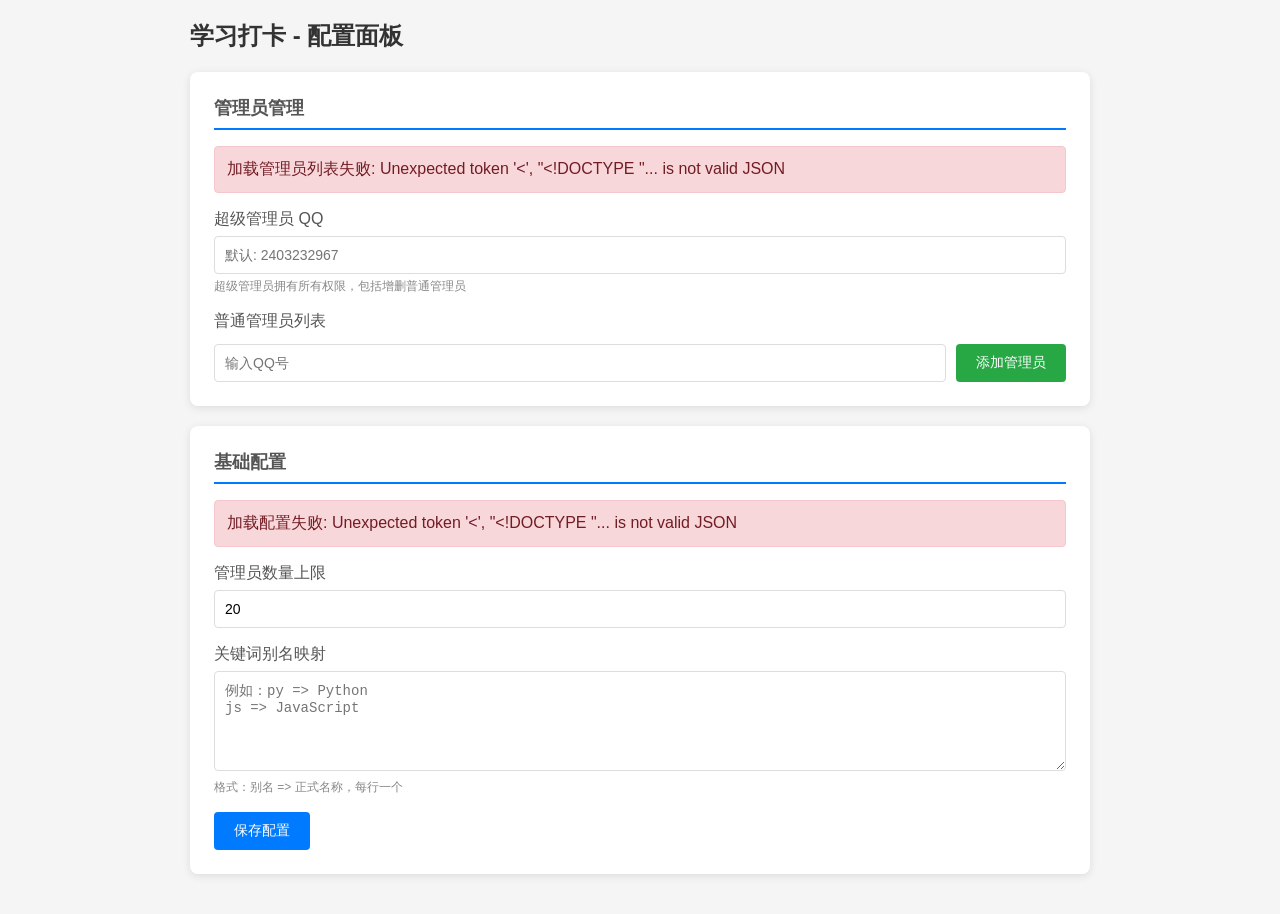
==== Project/ALLBot部署/plugins/astrbot_plugin_liflag/index.html @ c9a4bef3 "添加管理员配置面板和超管配置项 改进： 1. 超管QQ改为配置项super_admin（默认2403232967） 2. 新增index.html配置面板 3. 添加三个Web API：    - G" ====
<!DOCTYPE html>
<html lang="zh-CN">
<head>
    <meta charset="UTF-8">
    <meta name="viewport" content="width=device-width, initial-scale=1.0">
    <title>学习打卡 - 配置面板</title>
    <style>
        * { margin: 0; padding: 0; box-sizing: border-box; }
        body { font-family: -apple-system, BlinkMacSystemFont, "Segoe UI", Roboto, sans-serif; background: #f5f5f5; padding: 20px; }
        .container { max-width: 900px; margin: 0 auto; }
        .card { background: white; border-radius: 8px; padding: 24px; margin-bottom: 20px; box-shadow: 0 2px 8px rgba(0,0,0,0.1); }
        h1 { font-size: 24px; margin-bottom: 20px; color: #333; }
        h2 { font-size: 18px; margin-bottom: 16px; color: #555; border-bottom: 2px solid #007bff; padding-bottom: 8px; }
        .form-group { margin-bottom: 16px; }
        label { display: block; margin-bottom: 6px; font-weight: 500; color: #555; }
        input[type="text"], input[type="number"], textarea { width: 100%; padding: 10px; border: 1px solid #ddd; border-radius: 4px; font-size: 14px; }
        textarea { min-height: 100px; font-family: monospace; resize: vertical; }
        .btn { padding: 10px 20px; border: none; border-radius: 4px; cursor: pointer; font-size: 14px; transition: all 0.3s; }
        .btn-primary { background: #007bff; color: white; }
        .btn-primary:hover { background: #0056b3; }
        .btn-success { background: #28a745; color: white; }
        .btn-success:hover { background: #218838; }
        .btn-danger { background: #dc3545; color: white; }
        .btn-danger:hover { background: #c82333; }
        .btn-secondary { background: #6c757d; color: white; }
        .btn-secondary:hover { background: #5a6268; }
        .admin-list { margin-top: 16px; }
        .admin-item { display: flex; justify-content: space-between; align-items: center; padding: 12px; background: #f8f9fa; border-radius: 4px; margin-bottom: 8px; }
        .admin-qq { font-weight: 500; color: #333; }
        .admin-time { font-size: 12px; color: #888; margin-left: 12px; }
        .admin-actions { display: flex; gap: 8px; }
        .add-admin-form { display: flex; gap: 10px; margin-top: 12px; }
        .add-admin-form input { flex: 1; }
        .super-admin-badge { display: inline-block; padding: 4px 8px; background: #ffc107; color: #333; border-radius: 4px; font-size: 12px; font-weight: 500; margin-left: 8px; }
        .message { padding: 12px; border-radius: 4px; margin-bottom: 16px; display: none; }
        .message.success { background: #d4edda; color: #155724; border: 1px solid #c3e6cb; }
        .message.error { background: #f8d7da; color: #721c24; border: 1px solid #f5c6cb; }
        .help-text { font-size: 12px; color: #888; margin-top: 4px; }
    </style>
</head>
<body>
    <div class="container">
        <h1>学习打卡 - 配置面板</h1>

        <div class="card">
            <h2>管理员管理</h2>
            <div id="admin-message" class="message"></div>

            <div class="form-group">
                <label>超级管理员 QQ</label>
                <input type="text" id="super_admin" placeholder="默认: 2403232967">
                <div class="help-text">超级管理员拥有所有权限，包括增删普通管理员</div>
            </div>

            <div class="admin-list">
                <label>普通管理员列表</label>
                <div id="admins-container"></div>

                <div class="add-admin-form">
                    <input type="text" id="new-admin-qq" placeholder="输入QQ号">
                    <button class="btn btn-success" onclick="addAdmin()">添加管理员</button>
                </div>
            </div>
        </div>

        <div class="card">
            <h2>基础配置</h2>
            <div id="config-message" class="message"></div>

            <div class="form-group">
                <label>管理员数量上限</label>
                <input type="number" id="admin_limit" value="20" min="1" max="100">
            </div>

            <div class="form-group">
                <label>关键词别名映射</label>
                <textarea id="keyword_alias" placeholder="例如：py => Python&#10;js => JavaScript"></textarea>
                <div class="help-text">格式：别名 => 正式名称，每行一个</div>
            </div>

            <button class="btn btn-primary" onclick="saveConfig()">保存配置</button>
        </div>
    </div>

    <script>
        let currentConfig = {};

        async function loadConfig() {
            try {
                const res = await fetch('/api/astrbot_plugin_liflag/config');
                const data = await res.json();
                currentConfig = data;

                document.getElementById('super_admin').value = data.super_admin || '2403232967';
                document.getElementById('admin_limit').value = data.admin_limit || 20;
                document.getElementById('keyword_alias').value = data.keyword_alias || '';
            } catch (e) {
                showMessage('config-message', 'error', '加载配置失败: ' + e.message);
            }
        }

        async function loadAdmins() {
            try {
                const res = await fetch('/api/astrbot_plugin_liflag/admins');
                const data = await res.json();

                const container = document.getElementById('admins-container');
                if (data.admins.length === 0) {
                    container.innerHTML = '<div style="color: #888; padding: 12px;">暂无普通管理员</div>';
                } else {
                    container.innerHTML = data.admins.map(admin => {
                        const time = new Date(admin.added_at * 1000).toLocaleString('zh-CN');
                        return `
                            <div class="admin-item">
                                <div>
                                    <span class="admin-qq">${admin.qq}</span>
                                    <span class="admin-time">添加于 ${time}</span>
                                </div>
                                <div class="admin-actions">
                                    <button class="btn btn-danger btn-sm" onclick="removeAdmin('${admin.qq}')">删除</button>
                                </div>
                            </div>
                        `;
                    }).join('');
                }
            } catch (e) {
                showMessage('admin-message', 'error', '加载管理员列表失败: ' + e.message);
            }
        }

        async function addAdmin() {
            const qq = document.getElementById('new-admin-qq').value.trim();
            if (!qq) {
                showMessage('admin-message', 'error', '请输入QQ号');
                return;
            }
            if (!/^\d+$/.test(qq)) {
                showMessage('admin-message', 'error', 'QQ号格式错误');
                return;
            }

            try {
                const res = await fetch('/api/astrbot_plugin_liflag/admins/add', {
                    method: 'POST',
                    headers: { 'Content-Type': 'application/json' },
                    body: JSON.stringify({ qq })
                });
                const data = await res.json();

                if (res.ok) {
                    showMessage('admin-message', 'success', data.message);
                    document.getElementById('new-admin-qq').value = '';
                    loadAdmins();
                } else {
                    showMessage('admin-message', 'error', data.message || '添加失败');
                }
            } catch (e) {
                showMessage('admin-message', 'error', '添加管理员失败: ' + e.message);
            }
        }

        async function removeAdmin(qq) {
            if (!confirm(`确定要删除管理员 ${qq} 吗？`)) return;

            try {
                const res = await fetch('/api/astrbot_plugin_liflag/admins/remove', {
                    method: 'POST',
                    headers: { 'Content-Type': 'application/json' },
                    body: JSON.stringify({ qq })
                });
                const data = await res.json();

                if (res.ok) {
                    showMessage('admin-message', 'success', data.message);
                    loadAdmins();
                } else {
                    showMessage('admin-message', 'error', data.message || '删除失败');
                }
            } catch (e) {
                showMessage('admin-message', 'error', '删除管理员失败: ' + e.message);
            }
        }

        async function saveConfig() {
            const config = {
                ...currentConfig,
                super_admin: document.getElementById('super_admin').value.trim(),
                admin_limit: parseInt(document.getElementById('admin_limit').value),
                keyword_alias: document.getElementById('keyword_alias').value
            };

            try {
                const res = await fetch('/api/astrbot_plugin_liflag/config', {
                    method: 'POST',
                    headers: { 'Content-Type': 'application/json' },
                    body: JSON.stringify(config)
                });
                const data = await res.json();

                if (res.ok) {
                    showMessage('config-message', 'success', '配置保存成功');
                    currentConfig = config;
                } else {
                    showMessage('config-message', 'error', data.message || '保存失败');
                }
            } catch (e) {
                showMessage('config-message', 'error', '保存配置失败: ' + e.message);
            }
        }

        function showMessage(id, type, text) {
            const el = document.getElementById(id);
            el.className = `message ${type}`;
            el.textContent = text;
            el.style.display = 'block';
            setTimeout(() => { el.style.display = 'none'; }, 5000);
        }

        window.onload = () => {
            loadConfig();
            loadAdmins();
        };
    </script>
</body>
</html>
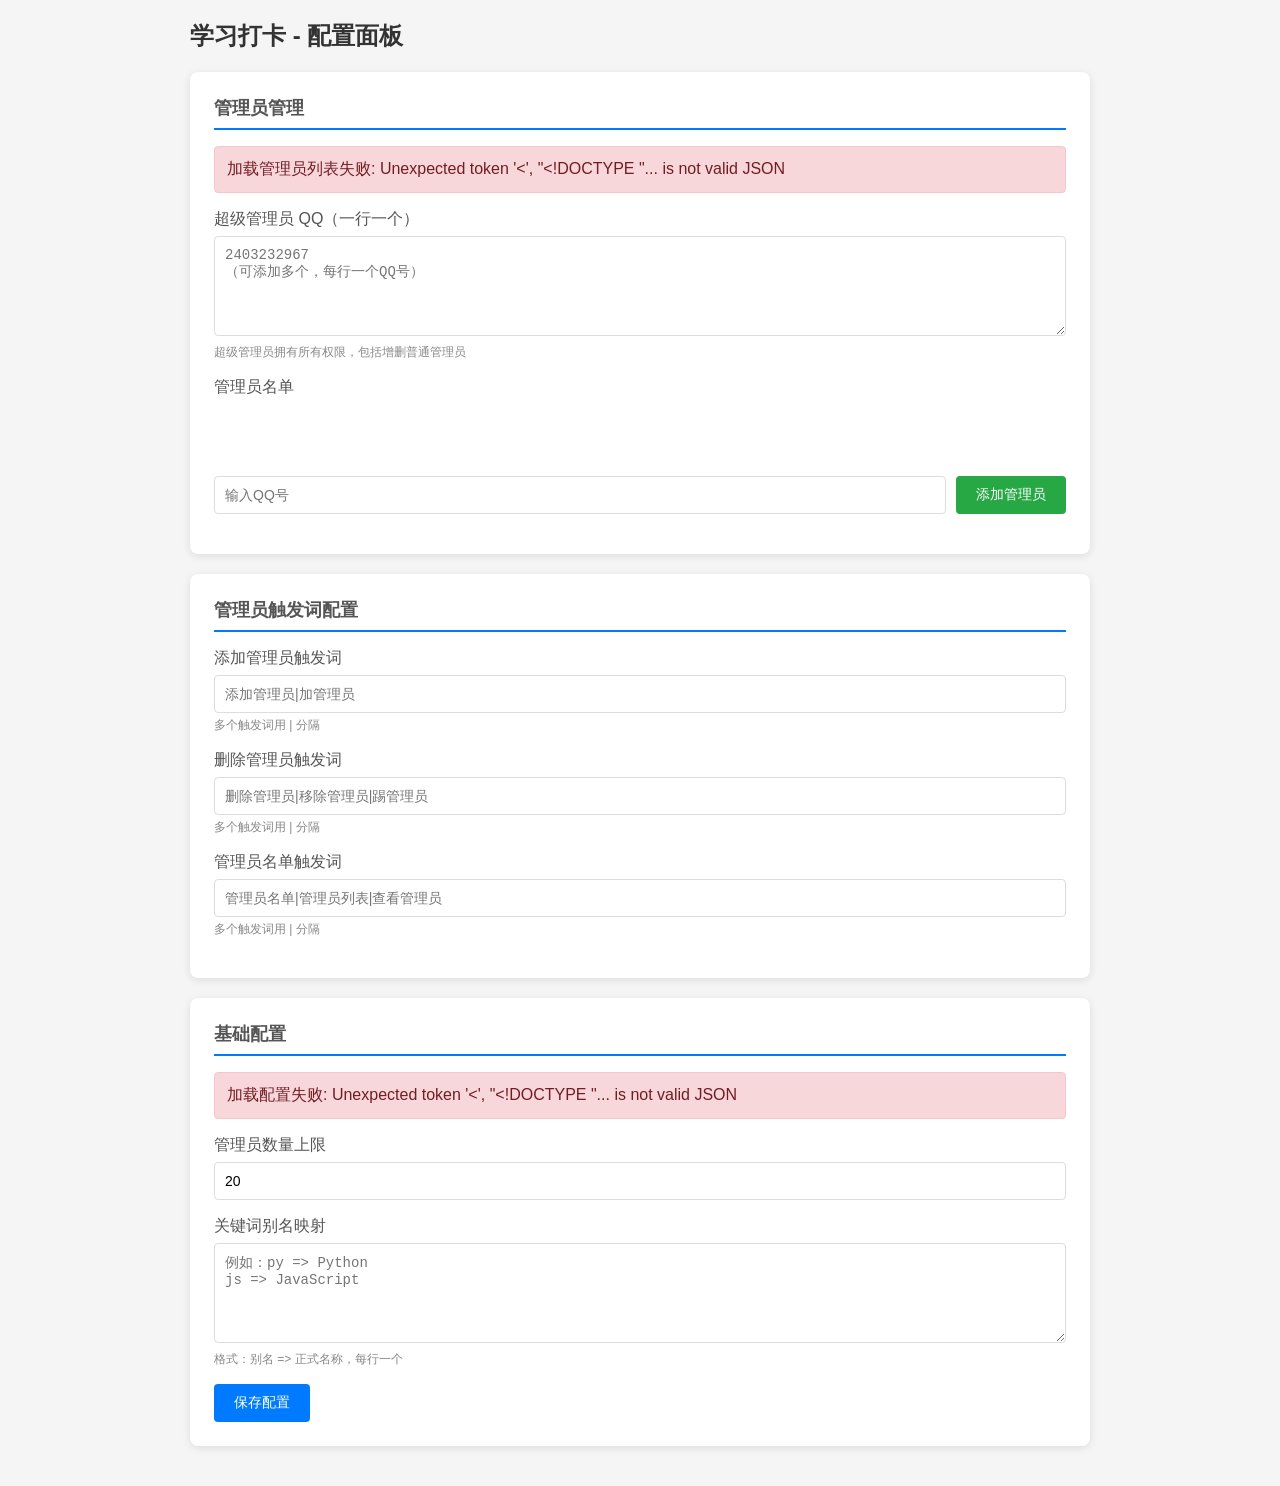
==== commit bbc47655: "按BRD第九节要求重做管理员配置面板 改进： 1. 超管QQ改为多行文本框（super_admins数组，一行一个） 2. 管理员名单改为列表视图（非输入框）    - 空列表显示「暂无管理员」   " ====
--- a/Project/ALLBot部署/plugins/astrbot_plugin_liflag/index.html
+++ b/Project/ALLBot部署/plugins/astrbot_plugin_liflag/index.html
@@ -47,14 +47,14 @@
             <div id="admin-message" class="message"></div>
 
             <div class="form-group">
-                <label>超级管理员 QQ</label>
-                <input type="text" id="super_admin" placeholder="默认: 2403232967">
+                <label>超级管理员 QQ（一行一个）</label>
+                <textarea id="super_admins" rows="3" placeholder="2403232967&#10;（可添加多个，每行一个QQ号）"></textarea>
                 <div class="help-text">超级管理员拥有所有权限，包括增删普通管理员</div>
             </div>
 
-            <div class="admin-list">
-                <label>普通管理员列表</label>
-                <div id="admins-container"></div>
+            <div class="form-group">
+                <label>管理员名单</label>
+                <div id="admins-container" style="min-height: 60px; margin-bottom: 12px;"></div>
 
                 <div class="add-admin-form">
                     <input type="text" id="new-admin-qq" placeholder="输入QQ号">
@@ -64,6 +64,27 @@
         </div>
 
         <div class="card">
+            <h2>管理员触发词配置</h2>
+            <div class="form-group">
+                <label>添加管理员触发词</label>
+                <input type="text" id="add_admin_words" placeholder="添加管理员|加管理员">
+                <div class="help-text">多个触发词用 | 分隔</div>
+            </div>
+
+            <div class="form-group">
+                <label>删除管理员触发词</label>
+                <input type="text" id="remove_admin_words" placeholder="删除管理员|移除管理员|踢管理员">
+                <div class="help-text">多个触发词用 | 分隔</div>
+            </div>
+
+            <div class="form-group">
+                <label>管理员名单触发词</label>
+                <input type="text" id="list_admin_words" placeholder="管理员名单|管理员列表|查看管理员">
+                <div class="help-text">多个触发词用 | 分隔</div>
+            </div>
+        </div>
+
+        <div class="card">
             <h2>基础配置</h2>
             <div id="config-message" class="message"></div>
 
@@ -91,9 +112,19 @@
                 const data = await res.json();
                 currentConfig = data;
 
-                document.getElementById('super_admin').value = data.super_admin || '2403232967';
+                // Super admins - convert to newline separated
+                const superAdmins = data.super_admins || [data.super_admin || '2403232967'];
+                document.getElementById('super_admins').value = Array.isArray(superAdmins)
+                    ? superAdmins.join('\n')
+                    : String(superAdmins);
+
                 document.getElementById('admin_limit').value = data.admin_limit || 20;
                 document.getElementById('keyword_alias').value = data.keyword_alias || '';
+
+                // Trigger words
+                document.getElementById('add_admin_words').value = data.add_admin_words || '添加管理员|加管理员';
+                document.getElementById('remove_admin_words').value = data.remove_admin_words || '删除管理员|移除管理员|踢管理员';
+                document.getElementById('list_admin_words').value = data.list_admin_words || '管理员名单|管理员列表|查看管理员';
             } catch (e) {
                 showMessage('config-message', 'error', '加载配置失败: ' + e.message);
             }
@@ -106,7 +137,7 @@
 
                 const container = document.getElementById('admins-container');
                 if (data.admins.length === 0) {
-                    container.innerHTML = '<div style="color: #888; padding: 12px;">暂无普通管理员</div>';
+                    container.innerHTML = '<div style="color: #888; padding: 12px; background: #f8f9fa; border-radius: 4px;">暂无管理员</div>';
                 } else {
                     container.innerHTML = data.admins.map(admin => {
                         const time = new Date(admin.added_at * 1000).toLocaleString('zh-CN');
@@ -117,7 +148,7 @@
                                     <span class="admin-time">添加于 ${time}</span>
                                 </div>
                                 <div class="admin-actions">
-                                    <button class="btn btn-danger btn-sm" onclick="removeAdmin('${admin.qq}')">删除</button>
+                                    <button class="btn btn-danger" onclick="removeAdmin('${admin.qq}')">移除</button>
                                 </div>
                             </div>
                         `;
@@ -182,11 +213,27 @@
         }
 
         async function saveConfig() {
+            // Parse super_admins from textarea (one per line)
+            const superAdminsText = document.getElementById('super_admins').value.trim();
+            const superAdmins = superAdminsText
+                .split('\n')
+                .map(line => line.trim())
+                .filter(line => line && /^\d+$/.test(line));
+
+            if (superAdmins.length === 0) {
+                showMessage('config-message', 'error', '至少需要一个超级管理员QQ号');
+                return;
+            }
+
             const config = {
                 ...currentConfig,
-                super_admin: document.getElementById('super_admin').value.trim(),
+                super_admins: superAdmins,
+                super_admin: superAdmins[0], // Keep backward compatibility
                 admin_limit: parseInt(document.getElementById('admin_limit').value),
-                keyword_alias: document.getElementById('keyword_alias').value
+                keyword_alias: document.getElementById('keyword_alias').value,
+                add_admin_words: document.getElementById('add_admin_words').value.trim(),
+                remove_admin_words: document.getElementById('remove_admin_words').value.trim(),
+                list_admin_words: document.getElementById('list_admin_words').value.trim()
             };
 
             try {
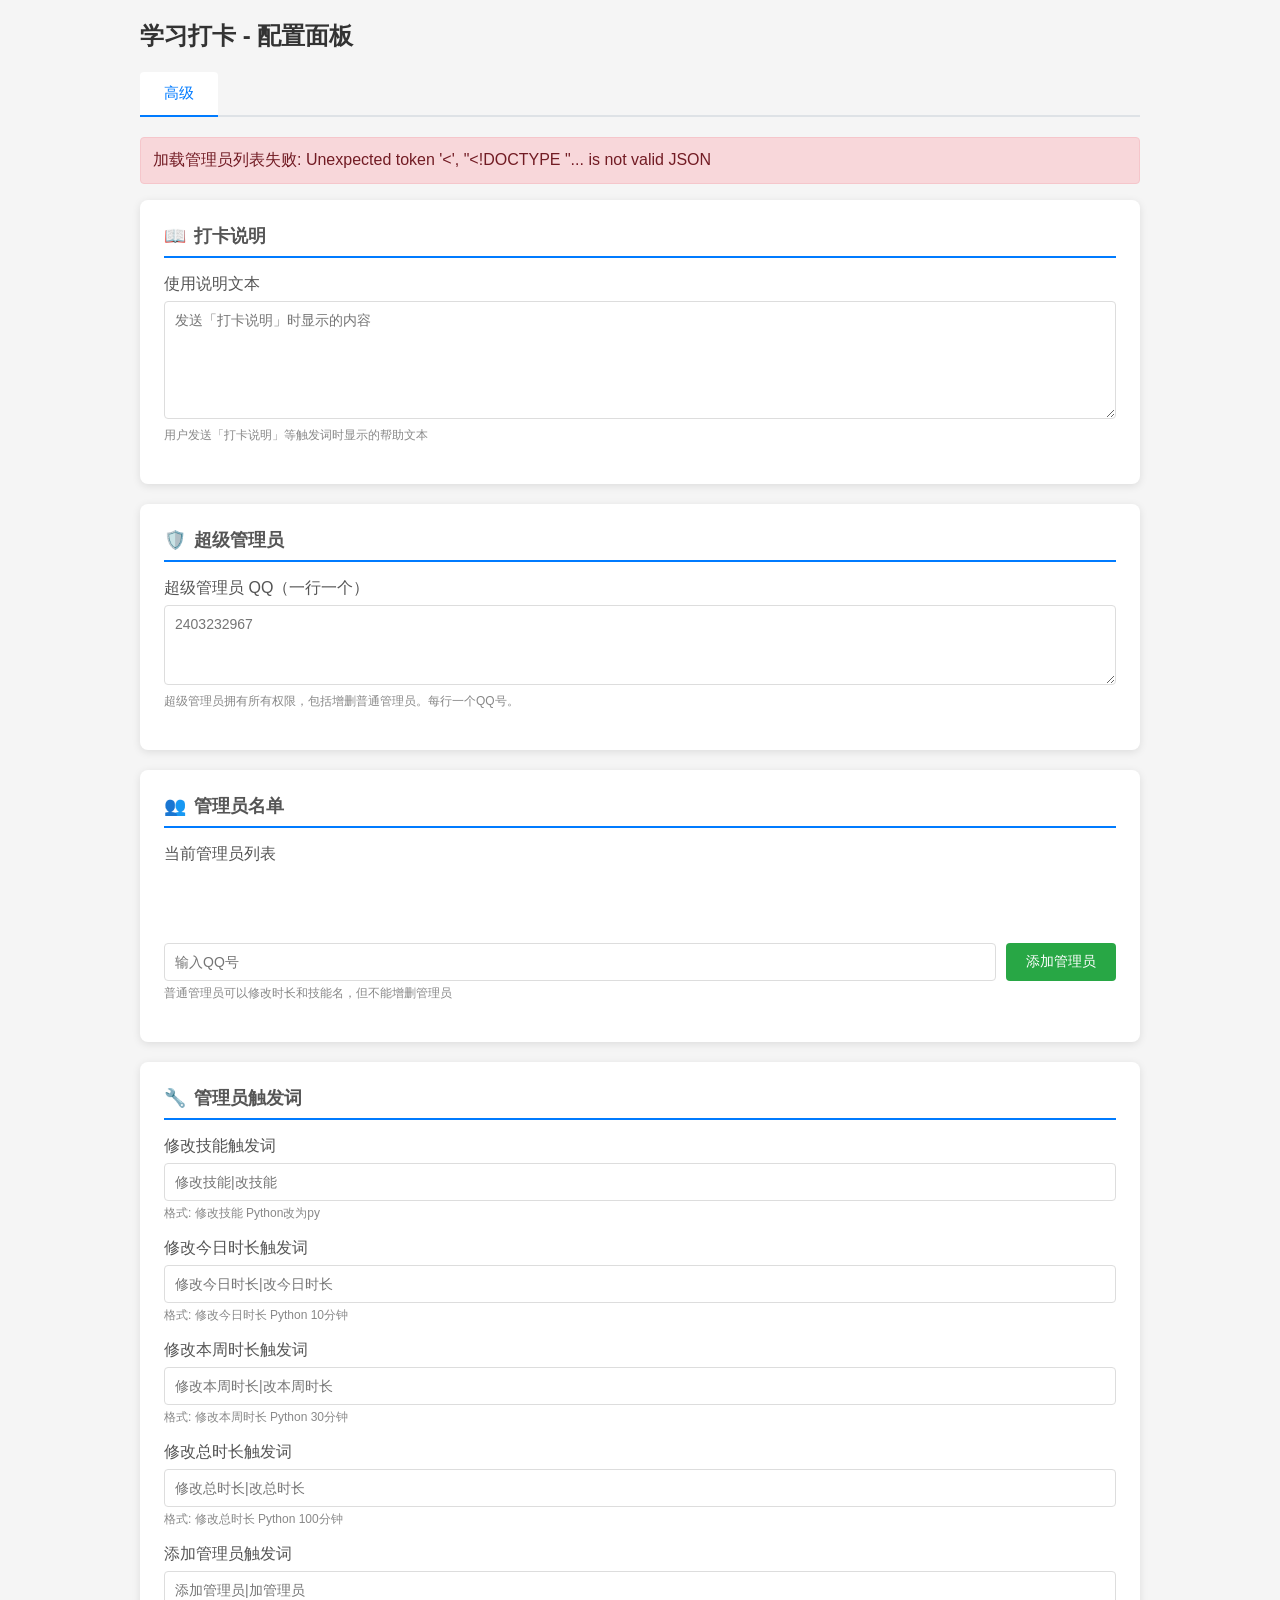
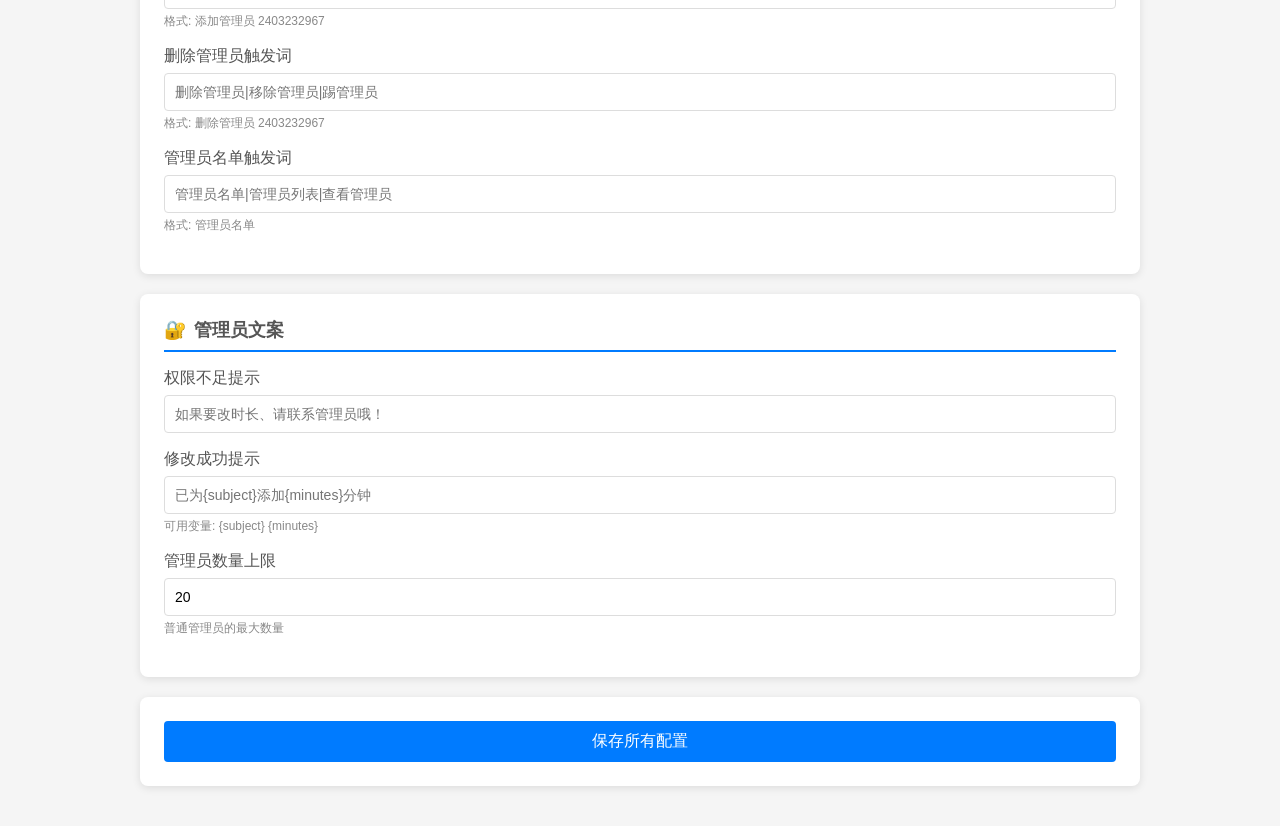
==== commit 7d56933b: "按BRD第十节重组配置面板 - 全部功能进「高级」tab 按BRD第十节C部分要求： 1. 所有配置统一放入「高级」tab 2. 管理员七条命令的触发词全部在面板可配 3. 区块顺序（高级tab从上到" ====
--- a/Project/ALLBot部署/plugins/astrbot_plugin_liflag/index.html
+++ b/Project/ALLBot部署/plugins/astrbot_plugin_liflag/index.html
@@ -7,14 +7,27 @@
     <style>
         * { margin: 0; padding: 0; box-sizing: border-box; }
         body { font-family: -apple-system, BlinkMacSystemFont, "Segoe UI", Roboto, sans-serif; background: #f5f5f5; padding: 20px; }
-        .container { max-width: 900px; margin: 0 auto; }
+        .container { max-width: 1000px; margin: 0 auto; }
+        h1 { font-size: 24px; margin-bottom: 20px; color: #333; }
+
+        /* Tabs */
+        .tabs { display: flex; gap: 4px; margin-bottom: 20px; border-bottom: 2px solid #dee2e6; }
+        .tab { padding: 12px 24px; background: #f8f9fa; border: none; cursor: pointer; font-size: 15px; color: #6c757d; transition: all 0.3s; border-radius: 4px 4px 0 0; }
+        .tab.active { background: white; color: #007bff; font-weight: 500; border-bottom: 2px solid #007bff; margin-bottom: -2px; }
+        .tab:hover:not(.active) { background: #e9ecef; }
+
+        .tab-content { display: none; }
+        .tab-content.active { display: block; }
+
         .card { background: white; border-radius: 8px; padding: 24px; margin-bottom: 20px; box-shadow: 0 2px 8px rgba(0,0,0,0.1); }
-        h1 { font-size: 24px; margin-bottom: 20px; color: #333; }
         h2 { font-size: 18px; margin-bottom: 16px; color: #555; border-bottom: 2px solid #007bff; padding-bottom: 8px; }
+        .section-icon { margin-right: 8px; }
+
         .form-group { margin-bottom: 16px; }
         label { display: block; margin-bottom: 6px; font-weight: 500; color: #555; }
         input[type="text"], input[type="number"], textarea { width: 100%; padding: 10px; border: 1px solid #ddd; border-radius: 4px; font-size: 14px; }
-        textarea { min-height: 100px; font-family: monospace; resize: vertical; }
+        textarea { min-height: 80px; font-family: inherit; resize: vertical; }
+
         .btn { padding: 10px 20px; border: none; border-radius: 4px; cursor: pointer; font-size: 14px; transition: all 0.3s; }
         .btn-primary { background: #007bff; color: white; }
         .btn-primary:hover { background: #0056b3; }
@@ -22,111 +35,186 @@
         .btn-success:hover { background: #218838; }
         .btn-danger { background: #dc3545; color: white; }
         .btn-danger:hover { background: #c82333; }
-        .btn-secondary { background: #6c757d; color: white; }
-        .btn-secondary:hover { background: #5a6268; }
+
         .admin-list { margin-top: 16px; }
         .admin-item { display: flex; justify-content: space-between; align-items: center; padding: 12px; background: #f8f9fa; border-radius: 4px; margin-bottom: 8px; }
         .admin-qq { font-weight: 500; color: #333; }
         .admin-time { font-size: 12px; color: #888; margin-left: 12px; }
-        .admin-actions { display: flex; gap: 8px; }
         .add-admin-form { display: flex; gap: 10px; margin-top: 12px; }
         .add-admin-form input { flex: 1; }
-        .super-admin-badge { display: inline-block; padding: 4px 8px; background: #ffc107; color: #333; border-radius: 4px; font-size: 12px; font-weight: 500; margin-left: 8px; }
+
         .message { padding: 12px; border-radius: 4px; margin-bottom: 16px; display: none; }
         .message.success { background: #d4edda; color: #155724; border: 1px solid #c3e6cb; }
         .message.error { background: #f8d7da; color: #721c24; border: 1px solid #f5c6cb; }
         .help-text { font-size: 12px; color: #888; margin-top: 4px; }
+
+        .empty-state { color: #888; padding: 12px; background: #f8f9fa; border-radius: 4px; text-align: center; }
     </style>
 </head>
 <body>
     <div class="container">
         <h1>学习打卡 - 配置面板</h1>
 
-        <div class="card">
-            <h2>管理员管理</h2>
-            <div id="admin-message" class="message"></div>
-
-            <div class="form-group">
-                <label>超级管理员 QQ（一行一个）</label>
-                <textarea id="super_admins" rows="3" placeholder="2403232967&#10;（可添加多个，每行一个QQ号）"></textarea>
-                <div class="help-text">超级管理员拥有所有权限，包括增删普通管理员</div>
-            </div>
-
-            <div class="form-group">
-                <label>管理员名单</label>
-                <div id="admins-container" style="min-height: 60px; margin-bottom: 12px;"></div>
-
-                <div class="add-admin-form">
-                    <input type="text" id="new-admin-qq" placeholder="输入QQ号">
-                    <button class="btn btn-success" onclick="addAdmin()">添加管理员</button>
-                </div>
-            </div>
+        <!-- Tabs -->
+        <div class="tabs">
+            <button class="tab active" onclick="switchTab('advanced')">高级</button>
         </div>
 
-        <div class="card">
-            <h2>管理员触发词配置</h2>
-            <div class="form-group">
-                <label>添加管理员触发词</label>
-                <input type="text" id="add_admin_words" placeholder="添加管理员|加管理员">
-                <div class="help-text">多个触发词用 | 分隔</div>
-            </div>
-
-            <div class="form-group">
-                <label>删除管理员触发词</label>
-                <input type="text" id="remove_admin_words" placeholder="删除管理员|移除管理员|踢管理员">
-                <div class="help-text">多个触发词用 | 分隔</div>
-            </div>
-
-            <div class="form-group">
-                <label>管理员名单触发词</label>
-                <input type="text" id="list_admin_words" placeholder="管理员名单|管理员列表|查看管理员">
-                <div class="help-text">多个触发词用 | 分隔</div>
-            </div>
-        </div>
-
-        <div class="card">
-            <h2>基础配置</h2>
-            <div id="config-message" class="message"></div>
-
-            <div class="form-group">
-                <label>管理员数量上限</label>
-                <input type="number" id="admin_limit" value="20" min="1" max="100">
-            </div>
-
-            <div class="form-group">
-                <label>关键词别名映射</label>
-                <textarea id="keyword_alias" placeholder="例如：py => Python&#10;js => JavaScript"></textarea>
-                <div class="help-text">格式：别名 => 正式名称，每行一个</div>
-            </div>
-
-            <button class="btn btn-primary" onclick="saveConfig()">保存配置</button>
+        <!-- Advanced Tab -->
+        <div id="advanced-tab" class="tab-content active">
+            <div id="message" class="message"></div>
+
+            <!-- 1. 打卡说明 -->
+            <div class="card">
+                <h2><span class="section-icon">📖</span>打卡说明</h2>
+                <div class="form-group">
+                    <label>使用说明文本</label>
+                    <textarea id="guide_text" rows="6" placeholder="发送「打卡说明」时显示的内容"></textarea>
+                    <div class="help-text">用户发送「打卡说明」等触发词时显示的帮助文本</div>
+                </div>
+            </div>
+
+            <!-- 2. 超级管理员 -->
+            <div class="card">
+                <h2><span class="section-icon">🛡️</span>超级管理员</h2>
+                <div class="form-group">
+                    <label>超级管理员 QQ（一行一个）</label>
+                    <textarea id="super_admins" rows="3" placeholder="2403232967"></textarea>
+                    <div class="help-text">超级管理员拥有所有权限，包括增删普通管理员。每行一个QQ号。</div>
+                </div>
+            </div>
+
+            <!-- 3. 管理员名单 -->
+            <div class="card">
+                <h2><span class="section-icon">👥</span>管理员名单</h2>
+                <div class="form-group">
+                    <label>当前管理员列表</label>
+                    <div id="admins-container" style="min-height: 60px; margin-bottom: 12px;"></div>
+
+                    <div class="add-admin-form">
+                        <input type="text" id="new-admin-qq" placeholder="输入QQ号">
+                        <button class="btn btn-success" onclick="addAdmin()">添加管理员</button>
+                    </div>
+                    <div class="help-text">普通管理员可以修改时长和技能名，但不能增删管理员</div>
+                </div>
+            </div>
+
+            <!-- 4. 管理员触发词 (7个) -->
+            <div class="card">
+                <h2><span class="section-icon">🔧</span>管理员触发词</h2>
+
+                <div class="form-group">
+                    <label>修改技能触发词</label>
+                    <input type="text" id="rename_words" placeholder="修改技能|改技能">
+                    <div class="help-text">格式: 修改技能 Python改为py</div>
+                </div>
+
+                <div class="form-group">
+                    <label>修改今日时长触发词</label>
+                    <input type="text" id="adjust_words" placeholder="修改今日时长|改今日时长">
+                    <div class="help-text">格式: 修改今日时长 Python 10分钟</div>
+                </div>
+
+                <div class="form-group">
+                    <label>修改本周时长触发词</label>
+                    <input type="text" id="adjust_week_words" placeholder="修改本周时长|改本周时长">
+                    <div class="help-text">格式: 修改本周时长 Python 30分钟</div>
+                </div>
+
+                <div class="form-group">
+                    <label>修改总时长触发词</label>
+                    <input type="text" id="adjust_total_words" placeholder="修改总时长|改总时长">
+                    <div class="help-text">格式: 修改总时长 Python 100分钟</div>
+                </div>
+
+                <div class="form-group">
+                    <label>添加管理员触发词</label>
+                    <input type="text" id="add_admin_words" placeholder="添加管理员|加管理员">
+                    <div class="help-text">格式: 添加管理员 2403232967</div>
+                </div>
+
+                <div class="form-group">
+                    <label>删除管理员触发词</label>
+                    <input type="text" id="remove_admin_words" placeholder="删除管理员|移除管理员|踢管理员">
+                    <div class="help-text">格式: 删除管理员 2403232967</div>
+                </div>
+
+                <div class="form-group">
+                    <label>管理员名单触发词</label>
+                    <input type="text" id="list_admin_words" placeholder="管理员名单|管理员列表|查看管理员">
+                    <div class="help-text">格式: 管理员名单</div>
+                </div>
+            </div>
+
+            <!-- 5. 管理员文案 -->
+            <div class="card">
+                <h2><span class="section-icon">🔐</span>管理员文案</h2>
+
+                <div class="form-group">
+                    <label>权限不足提示</label>
+                    <input type="text" id="admin_denied_text" placeholder="如果要改时长、请联系管理员哦！">
+                </div>
+
+                <div class="form-group">
+                    <label>修改成功提示</label>
+                    <input type="text" id="adjust_success_text" placeholder="已为{subject}添加{minutes}分钟">
+                    <div class="help-text">可用变量: {subject} {minutes}</div>
+                </div>
+
+                <div class="form-group">
+                    <label>管理员数量上限</label>
+                    <input type="number" id="admin_limit" value="20" min="1" max="100">
+                    <div class="help-text">普通管理员的最大数量</div>
+                </div>
+            </div>
+
+            <!-- 保存按钮 -->
+            <div class="card">
+                <button class="btn btn-primary" onclick="saveConfig()" style="width: 100%; font-size: 16px;">保存所有配置</button>
+            </div>
         </div>
     </div>
 
     <script>
         let currentConfig = {};
 
+        function switchTab(tabName) {
+            document.querySelectorAll('.tab').forEach(t => t.classList.remove('active'));
+            document.querySelectorAll('.tab-content').forEach(c => c.classList.remove('active'));
+            document.querySelector(`[onclick="switchTab('${tabName}')"]`).classList.add('active');
+            document.getElementById(`${tabName}-tab`).classList.add('active');
+        }
+
         async function loadConfig() {
             try {
                 const res = await fetch('/api/astrbot_plugin_liflag/config');
                 const data = await res.json();
                 currentConfig = data;
 
-                // Super admins - convert to newline separated
+                // Super admins
                 const superAdmins = data.super_admins || [data.super_admin || '2403232967'];
                 document.getElementById('super_admins').value = Array.isArray(superAdmins)
                     ? superAdmins.join('\n')
                     : String(superAdmins);
 
-                document.getElementById('admin_limit').value = data.admin_limit || 20;
-                document.getElementById('keyword_alias').value = data.keyword_alias || '';
-
-                // Trigger words
+                // Guide text
+                document.getElementById('guide_text').value = data.guide_text || '';
+
+                // Admin trigger words (7 items)
+                document.getElementById('rename_words').value = data.rename_words || '修改技能|改技能';
+                document.getElementById('adjust_words').value = data.adjust_words || '修改今日时长|改今日时长';
+                document.getElementById('adjust_week_words').value = data.adjust_week_words || '修改本周时长|改本周时长';
+                document.getElementById('adjust_total_words').value = data.adjust_total_words || '修改总时长|改总时长';
                 document.getElementById('add_admin_words').value = data.add_admin_words || '添加管理员|加管理员';
                 document.getElementById('remove_admin_words').value = data.remove_admin_words || '删除管理员|移除管理员|踢管理员';
                 document.getElementById('list_admin_words').value = data.list_admin_words || '管理员名单|管理员列表|查看管理员';
-            } catch (e) {
-                showMessage('config-message', 'error', '加载配置失败: ' + e.message);
+
+                // Admin messages
+                document.getElementById('admin_denied_text').value = data.admin_denied_text || '如果要改时长、请联系管理员哦！';
+                document.getElementById('adjust_success_text').value = data.adjust_success_text || '已为{subject}添加{minutes}分钟';
+                document.getElementById('admin_limit').value = data.admin_limit || 20;
+            } catch (e) {
+                showMessage('error', '加载配置失败: ' + e.message);
             }
         }
 
@@ -137,7 +225,7 @@
 
                 const container = document.getElementById('admins-container');
                 if (data.admins.length === 0) {
-                    container.innerHTML = '<div style="color: #888; padding: 12px; background: #f8f9fa; border-radius: 4px;">暂无管理员</div>';
+                    container.innerHTML = '<div class="empty-state">暂无管理员</div>';
                 } else {
                     container.innerHTML = data.admins.map(admin => {
                         const time = new Date(admin.added_at * 1000).toLocaleString('zh-CN');
@@ -147,26 +235,24 @@
                                     <span class="admin-qq">${admin.qq}</span>
                                     <span class="admin-time">添加于 ${time}</span>
                                 </div>
-                                <div class="admin-actions">
-                                    <button class="btn btn-danger" onclick="removeAdmin('${admin.qq}')">移除</button>
-                                </div>
+                                <button class="btn btn-danger" onclick="removeAdmin('${admin.qq}')">移除</button>
                             </div>
                         `;
                     }).join('');
                 }
             } catch (e) {
-                showMessage('admin-message', 'error', '加载管理员列表失败: ' + e.message);
+                showMessage('error', '加载管理员列表失败: ' + e.message);
             }
         }
 
         async function addAdmin() {
             const qq = document.getElementById('new-admin-qq').value.trim();
             if (!qq) {
-                showMessage('admin-message', 'error', '请输入QQ号');
+                showMessage('error', '请输入QQ号');
                 return;
             }
             if (!/^\d+$/.test(qq)) {
-                showMessage('admin-message', 'error', 'QQ号格式错误');
+                showMessage('error', 'QQ号格式错误');
                 return;
             }
 
@@ -179,19 +265,19 @@
                 const data = await res.json();
 
                 if (res.ok) {
-                    showMessage('admin-message', 'success', data.message);
+                    showMessage('success', data.message);
                     document.getElementById('new-admin-qq').value = '';
                     loadAdmins();
                 } else {
-                    showMessage('admin-message', 'error', data.message || '添加失败');
+                    showMessage('error', data.message || '添加失败');
                 }
             } catch (e) {
-                showMessage('admin-message', 'error', '添加管理员失败: ' + e.message);
+                showMessage('error', '添加管理员失败: ' + e.message);
             }
         }
 
         async function removeAdmin(qq) {
-            if (!confirm(`确定要删除管理员 ${qq} 吗？`)) return;
+            if (!confirm(`确定要移除管理员 ${qq} 吗？`)) return;
 
             try {
                 const res = await fetch('/api/astrbot_plugin_liflag/admins/remove', {
@@ -202,18 +288,17 @@
                 const data = await res.json();
 
                 if (res.ok) {
-                    showMessage('admin-message', 'success', data.message);
+                    showMessage('success', data.message);
                     loadAdmins();
                 } else {
-                    showMessage('admin-message', 'error', data.message || '删除失败');
+                    showMessage('error', data.message || '删除失败');
                 }
             } catch (e) {
-                showMessage('admin-message', 'error', '删除管理员失败: ' + e.message);
+                showMessage('error', '删除管理员失败: ' + e.message);
             }
         }
 
         async function saveConfig() {
-            // Parse super_admins from textarea (one per line)
             const superAdminsText = document.getElementById('super_admins').value.trim();
             const superAdmins = superAdminsText
                 .split('\n')
@@ -221,19 +306,25 @@
                 .filter(line => line && /^\d+$/.test(line));
 
             if (superAdmins.length === 0) {
-                showMessage('config-message', 'error', '至少需要一个超级管理员QQ号');
+                showMessage('error', '至少需要一个超级管理员QQ号');
                 return;
             }
 
             const config = {
                 ...currentConfig,
                 super_admins: superAdmins,
-                super_admin: superAdmins[0], // Keep backward compatibility
-                admin_limit: parseInt(document.getElementById('admin_limit').value),
-                keyword_alias: document.getElementById('keyword_alias').value,
+                super_admin: superAdmins[0],
+                guide_text: document.getElementById('guide_text').value.trim(),
+                rename_words: document.getElementById('rename_words').value.trim(),
+                adjust_words: document.getElementById('adjust_words').value.trim(),
+                adjust_week_words: document.getElementById('adjust_week_words').value.trim(),
+                adjust_total_words: document.getElementById('adjust_total_words').value.trim(),
                 add_admin_words: document.getElementById('add_admin_words').value.trim(),
                 remove_admin_words: document.getElementById('remove_admin_words').value.trim(),
-                list_admin_words: document.getElementById('list_admin_words').value.trim()
+                list_admin_words: document.getElementById('list_admin_words').value.trim(),
+                admin_denied_text: document.getElementById('admin_denied_text').value.trim(),
+                adjust_success_text: document.getElementById('adjust_success_text').value.trim(),
+                admin_limit: parseInt(document.getElementById('admin_limit').value)
             };
 
             try {
@@ -245,18 +336,18 @@
                 const data = await res.json();
 
                 if (res.ok) {
-                    showMessage('config-message', 'success', '配置保存成功');
+                    showMessage('success', '配置保存成功');
                     currentConfig = config;
                 } else {
-                    showMessage('config-message', 'error', data.message || '保存失败');
+                    showMessage('error', data.message || '保存失败');
                 }
             } catch (e) {
-                showMessage('config-message', 'error', '保存配置失败: ' + e.message);
-            }
-        }
-
-        function showMessage(id, type, text) {
-            const el = document.getElementById(id);
+                showMessage('error', '保存配置失败: ' + e.message);
+            }
+        }
+
+        function showMessage(type, text) {
+            const el = document.getElementById('message');
             el.className = `message ${type}`;
             el.textContent = text;
             el.style.display = 'block';
